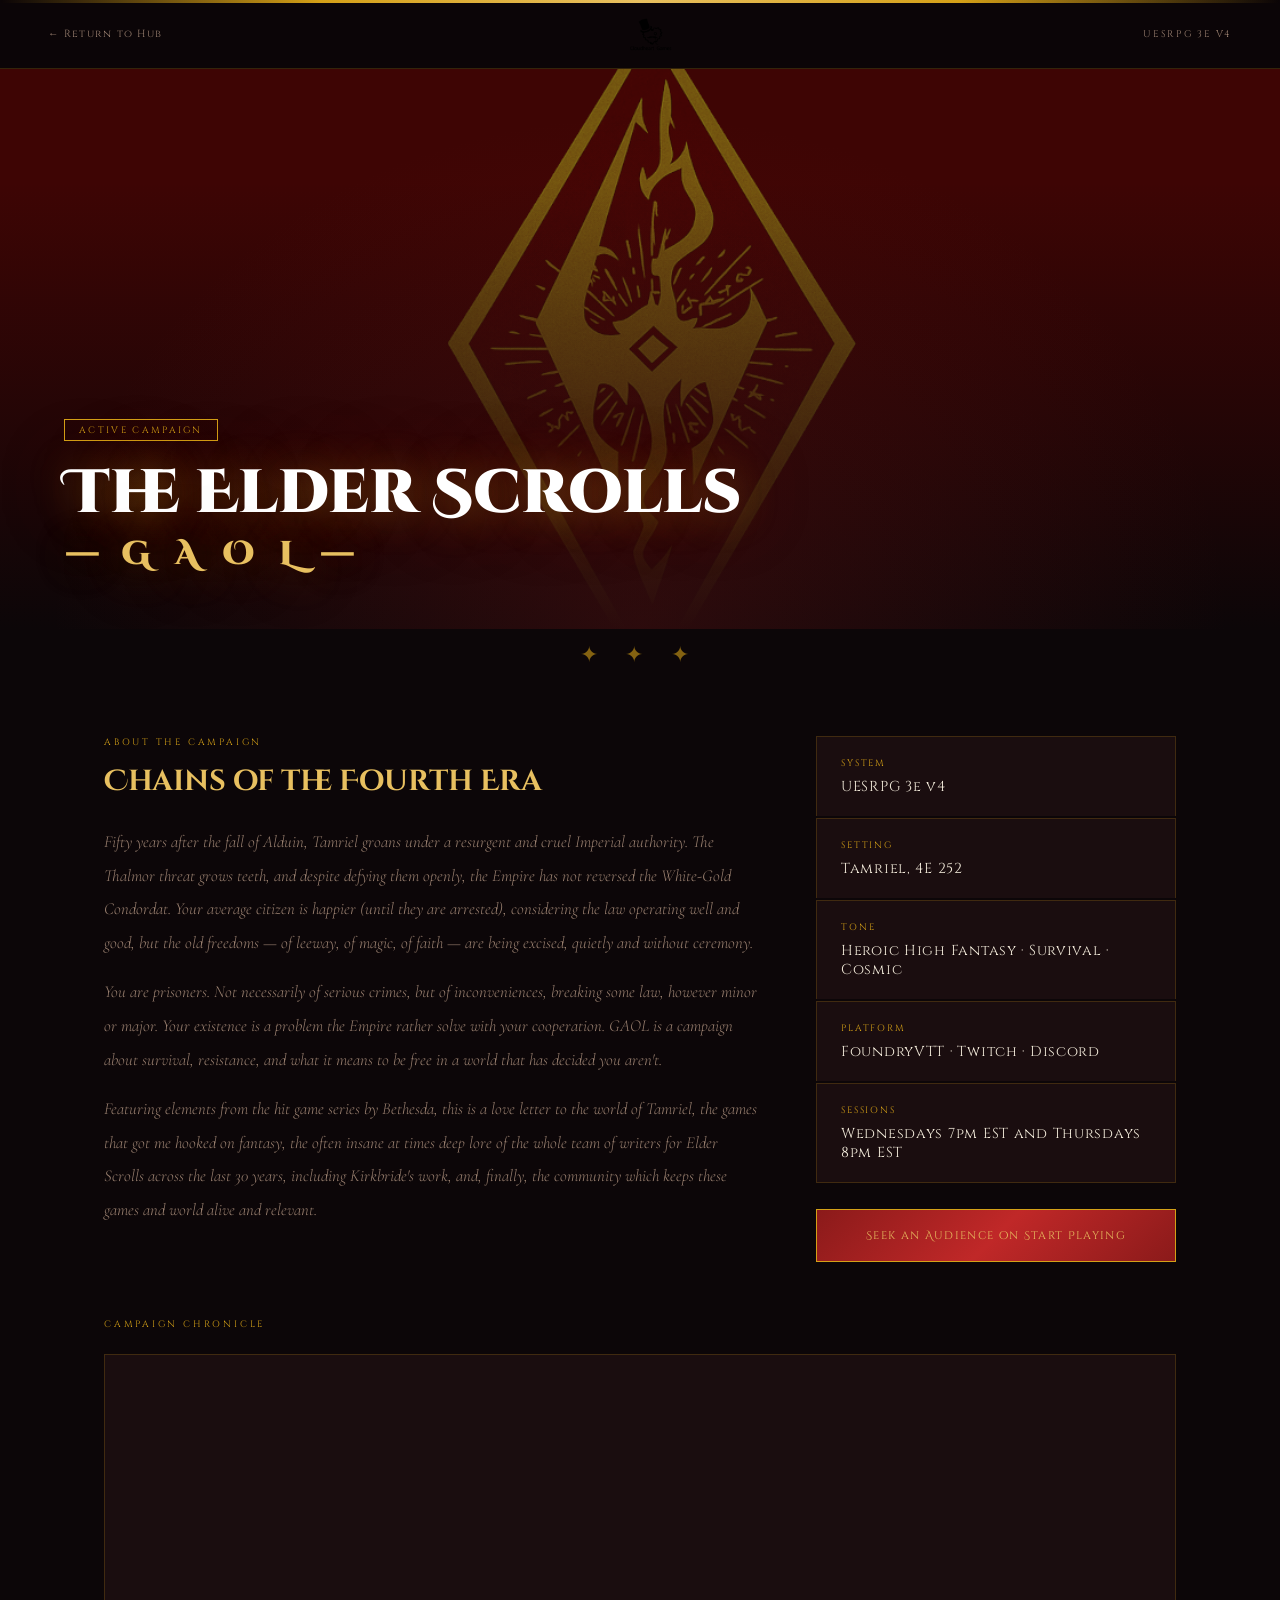
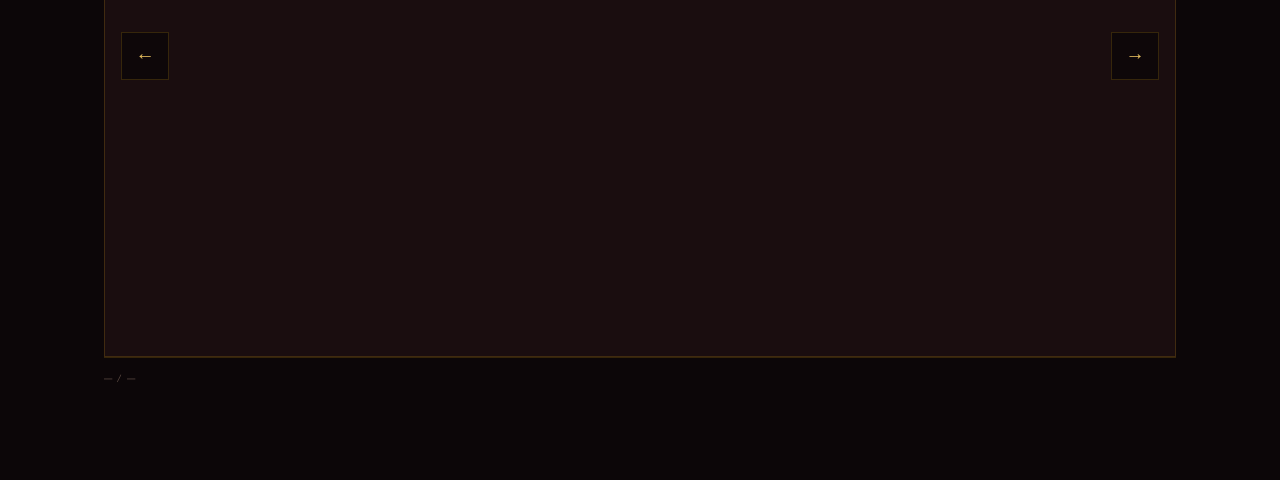
==== ESG/index.html @ 1171a8e3 "Total Site Overhaul - Hub Splash and Subpages Now with Campaign Descriptions and Preview Images whic" ====
<!DOCTYPE html>
<html lang="en">
<head>
  <meta charset="UTF-8"/>
  <meta name="viewport" content="width=device-width, initial-scale=1.0"/>
  <title>The Elder Scrolls: GAOL — CloudheartTV</title>
  <link rel="shortcut icon" href="../favicon.ico" type="image/x-icon"/>
  <link rel="preconnect" href="https://fonts.googleapis.com">
  <link href="https://fonts.googleapis.com/css2?family=Cinzel+Decorative:wght@400;700;900&family=Cinzel:wght@400;600&family=Cormorant+Garamond:ital,wght@0,300;0,400;0,600;1,300;1,400&display=swap" rel="stylesheet">
  <style>
    *, *::before, *::after { box-sizing: border-box; margin: 0; padding: 0; }

    :root {
      --bg:        #0c0608;
      --bg2:       #130a0b;
      --surface:   #1a0d0f;
      --border:    rgba(212, 160, 23, 0.2);
      --text:      #f0e8d8;
      --muted:     #9a8070;
      --accent:    #d4a017;
      --accent2:   #e8c060;
      --red:       #8b1a1a;
      --red2:      #c02828;
      --accent-glow: rgba(212, 160, 23, 0.4);
      --font-display: 'Cinzel Decorative', serif;
      --font-sub:     'Cinzel', serif;
      --font-body:    'Cormorant Garamond', serif;
    }

    html { scroll-behavior: smooth; }
    body {
      font-family: var(--font-body);
      background-color: var(--bg);
      color: var(--text);
      min-height: 100vh;
      overflow-x: hidden;
    }

    /* Gold border texture along edges */
    body::after {
      content: '';
      position: fixed; top: 0; left: 0; right: 0;
      height: 3px;
      background: linear-gradient(90deg, transparent, var(--accent), var(--accent2), var(--accent), transparent);
      z-index: 9999;
    }

    /* ─── NAV ─── */
    nav {
      display: flex; align-items: center; justify-content: space-between;
      padding: 16px 48px;
      border-bottom: 1px solid var(--border);
      background: rgba(12,6,8,0.95);
      backdrop-filter: blur(12px);
      position: sticky; top: 0; z-index: 100;
    }
    .nav-back {
      font-family: var(--font-sub); font-size: 0.65rem;
      letter-spacing: 0.12em; color: var(--muted);
      text-decoration: none; display: flex; align-items: center; gap: 8px;
      transition: color 0.2s;
    }
    .nav-back:hover { color: var(--accent2); }
    .nav-logo { height: 36px; filter: sepia(1) saturate(0.5) brightness(0.9); }
    .nav-system {
      font-family: var(--font-sub); font-size: 0.6rem;
      color: var(--muted); letter-spacing: 0.18em; text-transform: uppercase;
    }

    /* ─── BANNER ─── */
    .banner {
      position: relative; height: 560px; overflow: hidden;
    }
    .banner::before {
      content: '';
      position: absolute; inset: 0; z-index: 1;
      background:
        radial-gradient(ellipse at center bottom, rgba(139,26,26,0.25) 0%, transparent 65%),
        linear-gradient(to bottom, transparent 20%, rgba(12,6,8,0.55) 65%, var(--bg) 100%);
    }
    .banner-img {
      width: 100%; height: 100%; object-fit: cover;
      filter: brightness(0.5) saturate(1.3) sepia(0.2);
    }
    .banner-content {
      position: absolute; bottom: 0; left: 0; right: 0; z-index: 2;
      padding: 56px 64px;
    }
    .banner-tag {
      display: inline-block;
      font-family: var(--font-sub); font-size: 0.58rem;
      letter-spacing: 0.25em; text-transform: uppercase;
      border: 1px solid var(--accent);
      color: var(--accent); padding: 4px 14px;
      margin-bottom: 20px;
    }
    .banner-title {
      font-family: var(--font-display);
      font-size: clamp(1.8rem, 5vw, 3.8rem);
      font-weight: 900; line-height: 1.1;
      color: #fff;
      text-shadow: 0 2px 40px var(--accent-glow), 0 0 80px rgba(139,26,26,0.4);
    }
    .banner-title .subtitle {
      display: block;
      font-family: var(--font-display); font-size: 0.55em;
      color: var(--accent2); letter-spacing: 0.25em;
      text-transform: uppercase; margin-top: 8px;
    }

    /* Decorative divider */
    .divider {
      text-align: center; padding: 12px 0;
      font-size: 1.4rem; color: var(--accent);
      letter-spacing: 0.5em; opacity: 0.6;
    }

    /* ─── LAYOUT ─── */
    .page-body {
      max-width: 1200px; margin: 0 auto;
      padding: 56px 64px;
      display: grid;
      grid-template-columns: 1fr 360px;
      gap: 56px;
    }

    /* ─── ABOUT ─── */
    .section-eyebrow {
      font-family: var(--font-sub); font-size: 0.58rem;
      letter-spacing: 0.3em; text-transform: uppercase;
      color: var(--accent); margin-bottom: 14px;
    }
    .section-title {
      font-family: var(--font-display); font-size: 1.8rem;
      font-weight: 700; margin-bottom: 24px;
      color: var(--accent2);
    }
    .section-body {
      font-size: 1.05rem; line-height: 2;
      color: var(--muted); font-weight: 300;
      font-style: italic;
    }
    .section-body p + p { margin-top: 16px; }

    /* ─── SIDEBAR ─── */
    .sidebar { display: flex; flex-direction: column; gap: 2px; }
    .info-block {
      border: 1px solid var(--border);
      border-bottom: none;
      padding: 20px 24px;
      background: var(--surface);
    }
    .info-block:last-of-type { border-bottom: 1px solid var(--border); }
    .info-label {
      font-family: var(--font-sub); font-size: 0.58rem;
      letter-spacing: 0.2em; text-transform: uppercase;
      color: var(--accent); margin-bottom: 8px;
    }
    .info-value {
      font-family: var(--font-sub); font-size: 0.9rem;
      letter-spacing: 0.05em;
    }

    .join-btn {
      display: block; width: 100%;
      font-family: var(--font-display); font-size: 0.7rem;
      letter-spacing: 0.12em;
      background: linear-gradient(135deg, var(--red) 0%, var(--red2) 50%, var(--red) 100%);
      color: var(--accent2);
      border: 1px solid var(--accent);
      padding: 18px;
      text-align: center; text-decoration: none;
      cursor: pointer; transition: opacity 0.2s, transform 0.2s;
      margin-top: 24px;
    }
    .join-btn:hover { opacity: 0.9; transform: translateY(-1px); }

    /* ─── CAROUSEL ─── */
    .carousel-section {
      max-width: 1200px; margin: 0 auto;
      padding: 0 64px 80px;
    }
    .carousel-wrap {
      position: relative; aspect-ratio: 16/9;
      background: var(--surface);
      border: 1px solid var(--border);
      overflow: hidden;
    }
    #carousel-track { width: 100%; height: 100%; }
    .carousel-slide { display: none; width: 100%; height: 100%; position: absolute; inset: 0; }
    .carousel-slide.active { display: block; }

    .carousel-btn {
      position: absolute; top: 50%; transform: translateY(-50%);
      width: 48px; height: 48px;
      background: rgba(12,6,8,0.8);
      border: 1px solid var(--border);
      color: var(--accent2); font-size: 1.2rem;
      cursor: pointer; z-index: 10;
      display: flex; align-items: center; justify-content: center;
      transition: background 0.2s, border-color 0.2s;
    }
    .carousel-btn:hover { background: var(--red); border-color: var(--accent); }
    #carousel-prev { left: 16px; }
    #carousel-next { right: 16px; }

    .carousel-footer {
      display: flex; align-items: center; justify-content: space-between;
      padding: 14px 0; border-top: 1px solid var(--border);
    }
    #carousel-counter {
      font-family: var(--font-sub); font-size: 0.65rem;
      color: var(--muted); letter-spacing: 0.12em;
    }
    #carousel-dots { display: flex; gap: 8px; align-items: center; }
    .carousel-dot {
      width: 20px; height: 2px;
      background: var(--border);
      border: none; cursor: pointer; transition: background 0.2s;
    }
    .carousel-dot.active { background: var(--accent); }

    @media (max-width: 900px) {
      nav, .page-body, .carousel-section { padding-left: 24px; padding-right: 24px; }
      .banner-content { padding: 36px 24px; }
      .page-body { grid-template-columns: 1fr; }
      .banner { height: 360px; }
    }
  </style>
</head>
<body>

  <nav>
    <a href="../index.html" class="nav-back">← Return to Hub</a>
    <img class="nav-logo" src="../creator_logo.png" alt="CloudheartTV">
    <span class="nav-system">UESRPG 3e v4</span>
  </nav>

  <div class="banner">
    <img class="banner-img" src="bannerimage.png" alt="The Elder Scrolls: GAOL">
    <div class="banner-content">
      <div class="banner-tag">Active Campaign</div>
      <h1 class="banner-title">
        The Elder Scrolls
        <span class="subtitle">⸻ G A O L ⸻</span>
      </h1>
    </div>
  </div>

  <div class="divider">✦ ✦ ✦</div>

  <div class="page-body">
    <main>
      <p class="section-eyebrow">About the Campaign</p>
      <h2 class="section-title">Chains of the Fourth Era</h2>
      <div class="section-body">
        <p>Fifty years after the fall of Alduin, Tamriel groans under a resurgent and cruel Imperial authority. The Thalmor threat grows teeth, and despite defying them openly, the Empire has not reversed the White-Gold Condordat. Your average citizen is happier (until they are arrested), considering the law operating well and good, but the old freedoms — of leeway, of magic, of faith — are being excised, quietly and without ceremony.</p>
        <p>You are prisoners. Not necessarily of serious crimes, but of inconveniences, breaking some law, however minor or major. Your existence is a problem the Empire rather solve with your cooperation. GAOL is a campaign about survival, resistance, and what it means to be free in a world that has decided you aren't.</p>
        <p>Featuring elements from the hit game series by Bethesda, this is a love letter to the world of Tamriel, the games that got me hooked on fantasy, the often insane at times deep lore of the whole team of writers for Elder Scrolls across the last 30 years, including Kirkbride's work, and, finally, the community which keeps these games and world alive and relevant.</p>
      </div>
    </main>

    <aside class="sidebar">
      <div class="info-block">
        <p class="info-label">System</p>
        <p class="info-value">UESRPG 3e v4</p>
      </div>
      <div class="info-block">
        <p class="info-label">Setting</p>
        <p class="info-value">Tamriel, 4E 252</p>
      </div>
      <div class="info-block">
        <p class="info-label">Tone</p>
        <p class="info-value">Heroic High Fantasy · Survival · Cosmic</p>
      </div>
      <div class="info-block">
        <p class="info-label">Platform</p>
        <p class="info-value">FoundryVTT · Twitch · Discord</p>
      </div>
	  <div class="info-block">
		<p class="info-label">Sessions</p>
		<p class="info-value">Wednesdays 7pm EST and Thursdays 8pm EST</p>
	  </div>
      <a href="https://startplaying.games/adventure/cmkzzcusb00avkw04c2xnrkkl"
         target="_blank" class="join-btn">
        Seek an Audience on Start Playing
      </a>
    </aside>
  </div>

  <div class="carousel-section">
    <p class="section-eyebrow" style="margin-bottom:24px;">Campaign Chronicle</p>
    <div class="carousel-wrap">
      <div id="carousel-track"></div>
      <button class="carousel-btn" id="carousel-prev">&#8592;</button>
      <button class="carousel-btn" id="carousel-next">&#8594;</button>
    </div>
    <div class="carousel-footer">
      <span id="carousel-counter">— / —</span>
      <div id="carousel-dots"></div>
    </div>
  </div>

  <script src="/campaign-page.js"></script>
  <script>
    CampaignPage.init({ campaignKey: 'esg', folder: '.'});
  </script>
</body>
</html>
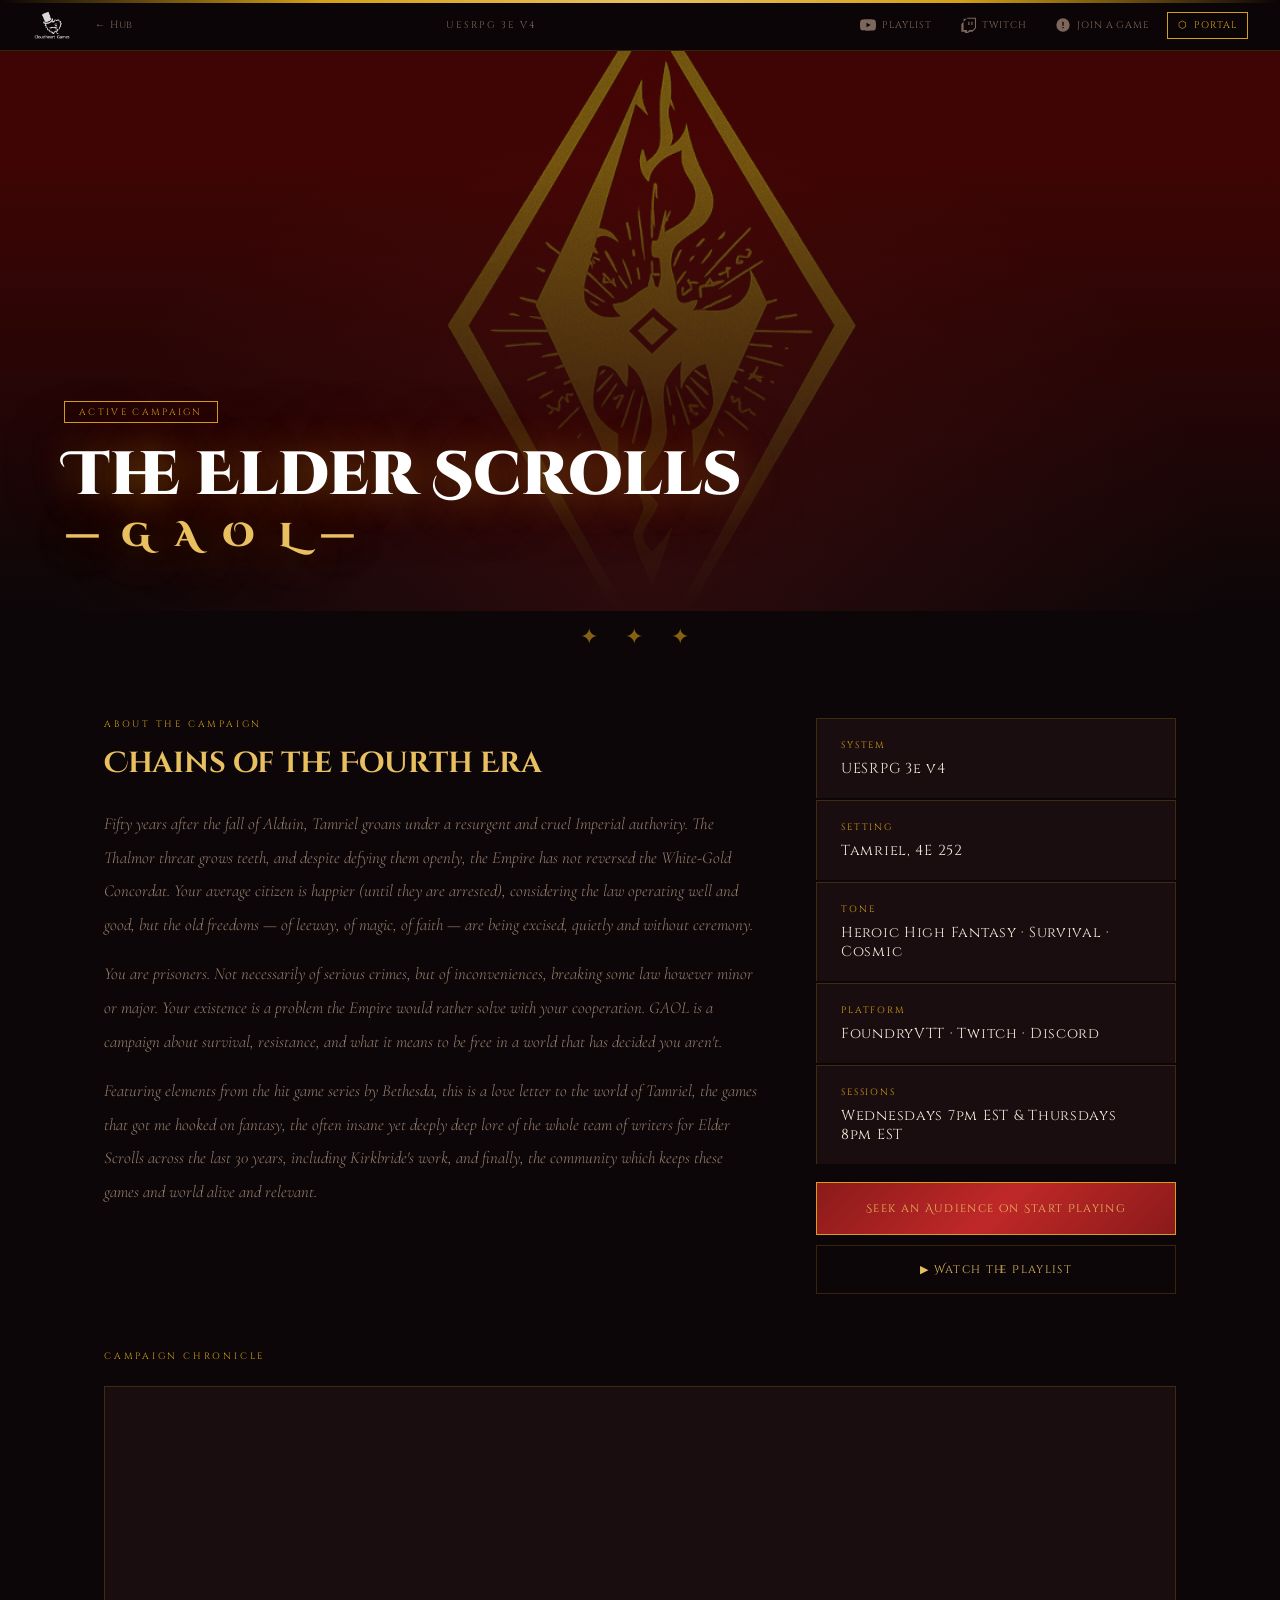
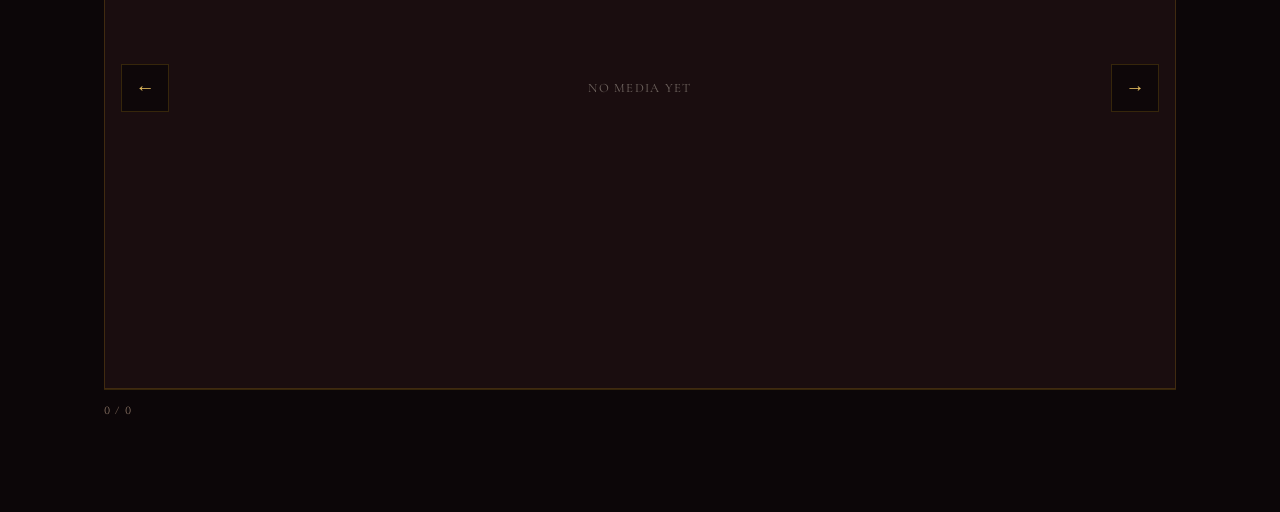
==== commit e701104f: "Update to Unify Pages Per suggestion, unified layouts and headers with playlist links" ====
--- a/ESG/index.html
+++ b/ESG/index.html
@@ -4,15 +4,15 @@
   <meta charset="UTF-8"/>
   <meta name="viewport" content="width=device-width, initial-scale=1.0"/>
   <title>The Elder Scrolls: GAOL — CloudheartTV</title>
-  <link rel="shortcut icon" href="../favicon.ico" type="image/x-icon"/>
+  <link rel="shortcut icon" href="/favicon.ico" type="image/x-icon"/>
   <link rel="preconnect" href="https://fonts.googleapis.com">
   <link href="https://fonts.googleapis.com/css2?family=Cinzel+Decorative:wght@400;700;900&family=Cinzel:wght@400;600&family=Cormorant+Garamond:ital,wght@0,300;0,400;0,600;1,300;1,400&display=swap" rel="stylesheet">
+  <link rel="stylesheet" href="/nav-shared.css">
   <style>
     *, *::before, *::after { box-sizing: border-box; margin: 0; padding: 0; }
 
     :root {
       --bg:        #0c0608;
-      --bg2:       #130a0b;
       --surface:   #1a0d0f;
       --border:    rgba(212, 160, 23, 0.2);
       --text:      #f0e8d8;
@@ -25,6 +25,14 @@
       --font-display: 'Cinzel Decorative', serif;
       --font-sub:     'Cinzel', serif;
       --font-body:    'Cormorant Garamond', serif;
+      /* Nav overrides */
+      --nav-bg:           rgba(12,6,8,0.97);
+      --nav-border:       rgba(212,160,23,0.2);
+      --nav-muted:        rgba(154,128,112,0.8);
+      --nav-accent:       #e8c060;
+      --nav-accent-border: rgba(212,160,23,0.4);
+      --nav-logo-filter:  invert(1) brightness(0.85);
+      --font-mono:        'Cinzel', serif;
     }
 
     html { scroll-behavior: smooth; }
@@ -36,7 +44,6 @@
       overflow-x: hidden;
     }
 
-    /* Gold border texture along edges */
     body::after {
       content: '';
       position: fixed; top: 0; left: 0; right: 0;
@@ -45,179 +52,84 @@
       z-index: 9999;
     }
 
-    /* ─── NAV ─── */
-    nav {
-      display: flex; align-items: center; justify-content: space-between;
-      padding: 16px 48px;
-      border-bottom: 1px solid var(--border);
-      background: rgba(12,6,8,0.95);
-      backdrop-filter: blur(12px);
-      position: sticky; top: 0; z-index: 100;
-    }
-    .nav-back {
-      font-family: var(--font-sub); font-size: 0.65rem;
-      letter-spacing: 0.12em; color: var(--muted);
-      text-decoration: none; display: flex; align-items: center; gap: 8px;
-      transition: color 0.2s;
-    }
-    .nav-back:hover { color: var(--accent2); }
-    .nav-logo { height: 36px; filter: sepia(1) saturate(0.5) brightness(0.9); }
-    .nav-system {
-      font-family: var(--font-sub); font-size: 0.6rem;
-      color: var(--muted); letter-spacing: 0.18em; text-transform: uppercase;
-    }
-
     /* ─── BANNER ─── */
-    .banner {
-      position: relative; height: 560px; overflow: hidden;
-    }
+    .banner { position: relative; height: 560px; overflow: hidden; }
     .banner::before {
-      content: '';
-      position: absolute; inset: 0; z-index: 1;
+      content: ''; position: absolute; inset: 0; z-index: 1;
       background:
         radial-gradient(ellipse at center bottom, rgba(139,26,26,0.25) 0%, transparent 65%),
         linear-gradient(to bottom, transparent 20%, rgba(12,6,8,0.55) 65%, var(--bg) 100%);
     }
-    .banner-img {
-      width: 100%; height: 100%; object-fit: cover;
-      filter: brightness(0.5) saturate(1.3) sepia(0.2);
-    }
-    .banner-content {
-      position: absolute; bottom: 0; left: 0; right: 0; z-index: 2;
-      padding: 56px 64px;
-    }
+    .banner-img { width: 100%; height: 100%; object-fit: cover; filter: brightness(0.5) saturate(1.3) sepia(0.2); }
+    .banner-content { position: absolute; bottom: 0; left: 0; right: 0; z-index: 2; padding: 56px 64px; }
     .banner-tag {
-      display: inline-block;
-      font-family: var(--font-sub); font-size: 0.58rem;
+      display: inline-block; font-family: var(--font-sub); font-size: 0.58rem;
       letter-spacing: 0.25em; text-transform: uppercase;
-      border: 1px solid var(--accent);
-      color: var(--accent); padding: 4px 14px;
-      margin-bottom: 20px;
+      border: 1px solid var(--accent); color: var(--accent); padding: 4px 14px; margin-bottom: 20px;
     }
     .banner-title {
-      font-family: var(--font-display);
-      font-size: clamp(1.8rem, 5vw, 3.8rem);
-      font-weight: 900; line-height: 1.1;
-      color: #fff;
+      font-family: var(--font-display); font-size: clamp(1.8rem, 5vw, 3.8rem);
+      font-weight: 900; line-height: 1.1; color: #fff;
       text-shadow: 0 2px 40px var(--accent-glow), 0 0 80px rgba(139,26,26,0.4);
     }
     .banner-title .subtitle {
-      display: block;
-      font-family: var(--font-display); font-size: 0.55em;
-      color: var(--accent2); letter-spacing: 0.25em;
-      text-transform: uppercase; margin-top: 8px;
-    }
-
-    /* Decorative divider */
-    .divider {
-      text-align: center; padding: 12px 0;
-      font-size: 1.4rem; color: var(--accent);
-      letter-spacing: 0.5em; opacity: 0.6;
-    }
+      display: block; font-family: var(--font-display); font-size: 0.55em;
+      color: var(--accent2); letter-spacing: 0.25em; text-transform: uppercase; margin-top: 8px;
+    }
+
+    .divider { text-align: center; padding: 12px 0; font-size: 1.4rem; color: var(--accent); letter-spacing: 0.5em; opacity: 0.6; }
 
     /* ─── LAYOUT ─── */
     .page-body {
-      max-width: 1200px; margin: 0 auto;
-      padding: 56px 64px;
-      display: grid;
-      grid-template-columns: 1fr 360px;
-      gap: 56px;
-    }
-
-    /* ─── ABOUT ─── */
-    .section-eyebrow {
-      font-family: var(--font-sub); font-size: 0.58rem;
-      letter-spacing: 0.3em; text-transform: uppercase;
-      color: var(--accent); margin-bottom: 14px;
-    }
-    .section-title {
-      font-family: var(--font-display); font-size: 1.8rem;
-      font-weight: 700; margin-bottom: 24px;
-      color: var(--accent2);
-    }
-    .section-body {
-      font-size: 1.05rem; line-height: 2;
-      color: var(--muted); font-weight: 300;
-      font-style: italic;
-    }
+      max-width: 1200px; margin: 0 auto; padding: 56px 64px;
+      display: grid; grid-template-columns: 1fr 360px; gap: 56px;
+    }
+
+    .section-eyebrow { font-family: var(--font-sub); font-size: 0.58rem; letter-spacing: 0.3em; text-transform: uppercase; color: var(--accent); margin-bottom: 14px; }
+    .section-title { font-family: var(--font-display); font-size: 1.8rem; font-weight: 700; margin-bottom: 24px; color: var(--accent2); }
+    .section-body { font-size: 1.05rem; line-height: 2; color: var(--muted); font-weight: 300; font-style: italic; }
     .section-body p + p { margin-top: 16px; }
 
     /* ─── SIDEBAR ─── */
     .sidebar { display: flex; flex-direction: column; gap: 2px; }
-    .info-block {
-      border: 1px solid var(--border);
-      border-bottom: none;
-      padding: 20px 24px;
-      background: var(--surface);
-    }
+    .info-block { border: 1px solid var(--border); border-bottom: none; padding: 20px 24px; background: var(--surface); }
     .info-block:last-of-type { border-bottom: 1px solid var(--border); }
-    .info-label {
-      font-family: var(--font-sub); font-size: 0.58rem;
-      letter-spacing: 0.2em; text-transform: uppercase;
-      color: var(--accent); margin-bottom: 8px;
-    }
-    .info-value {
-      font-family: var(--font-sub); font-size: 0.9rem;
-      letter-spacing: 0.05em;
-    }
-
+    .info-label { font-family: var(--font-sub); font-size: 0.58rem; letter-spacing: 0.2em; text-transform: uppercase; color: var(--accent); margin-bottom: 8px; }
+    .info-value { font-family: var(--font-sub); font-size: 0.9rem; letter-spacing: 0.05em; }
+
+    .btn-row { display: flex; flex-direction: column; gap: 10px; margin-top: 16px; }
     .join-btn {
-      display: block; width: 100%;
-      font-family: var(--font-display); font-size: 0.7rem;
-      letter-spacing: 0.12em;
+      display: block; width: 100%; font-family: var(--font-display); font-size: 0.7rem; letter-spacing: 0.12em;
       background: linear-gradient(135deg, var(--red) 0%, var(--red2) 50%, var(--red) 100%);
-      color: var(--accent2);
-      border: 1px solid var(--accent);
-      padding: 18px;
-      text-align: center; text-decoration: none;
-      cursor: pointer; transition: opacity 0.2s, transform 0.2s;
-      margin-top: 24px;
+      color: var(--accent2); border: 1px solid var(--accent); padding: 18px;
+      text-align: center; text-decoration: none; cursor: pointer; transition: opacity 0.2s, transform 0.2s;
     }
     .join-btn:hover { opacity: 0.9; transform: translateY(-1px); }
+    .yt-btn {
+      display: block; width: 100%; font-family: var(--font-display); font-size: 0.7rem; letter-spacing: 0.12em;
+      background: transparent; color: var(--accent2); border: 1px solid var(--border); padding: 16px;
+      text-align: center; text-decoration: none; cursor: pointer; transition: border-color 0.2s, color 0.2s;
+    }
+    .yt-btn:hover { border-color: var(--accent); color: var(--accent2); }
 
     /* ─── CAROUSEL ─── */
-    .carousel-section {
-      max-width: 1200px; margin: 0 auto;
-      padding: 0 64px 80px;
-    }
-    .carousel-wrap {
-      position: relative; aspect-ratio: 16/9;
-      background: var(--surface);
-      border: 1px solid var(--border);
-      overflow: hidden;
-    }
+    .carousel-section { max-width: 1200px; margin: 0 auto; padding: 0 64px 80px; }
+    .carousel-wrap { position: relative; aspect-ratio: 16/9; background: var(--surface); border: 1px solid var(--border); overflow: hidden; }
     #carousel-track { width: 100%; height: 100%; }
     .carousel-slide { display: none; width: 100%; height: 100%; position: absolute; inset: 0; }
     .carousel-slide.active { display: block; }
-
     .carousel-btn {
-      position: absolute; top: 50%; transform: translateY(-50%);
-      width: 48px; height: 48px;
-      background: rgba(12,6,8,0.8);
-      border: 1px solid var(--border);
-      color: var(--accent2); font-size: 1.2rem;
-      cursor: pointer; z-index: 10;
-      display: flex; align-items: center; justify-content: center;
+      position: absolute; top: 50%; transform: translateY(-50%); width: 48px; height: 48px;
+      background: rgba(12,6,8,0.8); border: 1px solid var(--border); color: var(--accent2); font-size: 1.2rem;
+      cursor: pointer; z-index: 10; display: flex; align-items: center; justify-content: center;
       transition: background 0.2s, border-color 0.2s;
     }
     .carousel-btn:hover { background: var(--red); border-color: var(--accent); }
-    #carousel-prev { left: 16px; }
-    #carousel-next { right: 16px; }
-
-    .carousel-footer {
-      display: flex; align-items: center; justify-content: space-between;
-      padding: 14px 0; border-top: 1px solid var(--border);
-    }
-    #carousel-counter {
-      font-family: var(--font-sub); font-size: 0.65rem;
-      color: var(--muted); letter-spacing: 0.12em;
-    }
+    #carousel-prev { left: 16px; } #carousel-next { right: 16px; }
+    .carousel-footer { display: flex; align-items: center; justify-content: space-between; padding: 14px 0; border-top: 1px solid var(--border); }
+    #carousel-counter { font-family: var(--font-sub); font-size: 0.65rem; color: var(--muted); letter-spacing: 0.12em; }
     #carousel-dots { display: flex; gap: 8px; align-items: center; }
-    .carousel-dot {
-      width: 20px; height: 2px;
-      background: var(--border);
-      border: none; cursor: pointer; transition: background 0.2s;
-    }
+    .carousel-dot { width: 20px; height: 2px; background: var(--border); border: none; cursor: pointer; transition: background 0.2s; }
     .carousel-dot.active { background: var(--accent); }
 
     @media (max-width: 900px) {
@@ -228,13 +140,9 @@
     }
   </style>
 </head>
-<body>
-
-  <nav>
-    <a href="../index.html" class="nav-back">← Return to Hub</a>
-    <img class="nav-logo" src="../creator_logo.png" alt="CloudheartTV">
-    <span class="nav-system">UESRPG 3e v4</span>
-  </nav>
+<body data-system="UESRPG 3e v4">
+
+  <nav><!-- injected by campaign-page.js --></nav>
 
   <div class="banner">
     <img class="banner-img" src="bannerimage.png" alt="The Elder Scrolls: GAOL">
@@ -254,37 +162,22 @@
       <p class="section-eyebrow">About the Campaign</p>
       <h2 class="section-title">Chains of the Fourth Era</h2>
       <div class="section-body">
-        <p>Fifty years after the fall of Alduin, Tamriel groans under a resurgent and cruel Imperial authority. The Thalmor threat grows teeth, and despite defying them openly, the Empire has not reversed the White-Gold Condordat. Your average citizen is happier (until they are arrested), considering the law operating well and good, but the old freedoms — of leeway, of magic, of faith — are being excised, quietly and without ceremony.</p>
-        <p>You are prisoners. Not necessarily of serious crimes, but of inconveniences, breaking some law, however minor or major. Your existence is a problem the Empire rather solve with your cooperation. GAOL is a campaign about survival, resistance, and what it means to be free in a world that has decided you aren't.</p>
-        <p>Featuring elements from the hit game series by Bethesda, this is a love letter to the world of Tamriel, the games that got me hooked on fantasy, the often insane at times deep lore of the whole team of writers for Elder Scrolls across the last 30 years, including Kirkbride's work, and, finally, the community which keeps these games and world alive and relevant.</p>
+        <p>Fifty years after the fall of Alduin, Tamriel groans under a resurgent and cruel Imperial authority. The Thalmor threat grows teeth, and despite defying them openly, the Empire has not reversed the White-Gold Concordat. Your average citizen is happier (until they are arrested), considering the law operating well and good, but the old freedoms — of leeway, of magic, of faith — are being excised, quietly and without ceremony.</p>
+        <p>You are prisoners. Not necessarily of serious crimes, but of inconveniences, breaking some law however minor or major. Your existence is a problem the Empire would rather solve with your cooperation. GAOL is a campaign about survival, resistance, and what it means to be free in a world that has decided you aren't.</p>
+        <p>Featuring elements from the hit game series by Bethesda, this is a love letter to the world of Tamriel, the games that got me hooked on fantasy, the often insane yet deeply deep lore of the whole team of writers for Elder Scrolls across the last 30 years, including Kirkbride's work, and finally, the community which keeps these games and world alive and relevant.</p>
       </div>
     </main>
 
     <aside class="sidebar">
-      <div class="info-block">
-        <p class="info-label">System</p>
-        <p class="info-value">UESRPG 3e v4</p>
+      <div class="info-block"><p class="info-label">System</p><p class="info-value">UESRPG 3e v4</p></div>
+      <div class="info-block"><p class="info-label">Setting</p><p class="info-value">Tamriel, 4E 252</p></div>
+      <div class="info-block"><p class="info-label">Tone</p><p class="info-value">Heroic High Fantasy · Survival · Cosmic</p></div>
+      <div class="info-block"><p class="info-label">Platform</p><p class="info-value">FoundryVTT · Twitch · Discord</p></div>
+      <div class="info-block"><p class="info-label">Sessions</p><p class="info-value">Wednesdays 7pm EST &amp; Thursdays 8pm EST</p></div>
+      <div class="btn-row">
+        <a href="https://startplaying.games/adventure/cmkzzcusb00avkw04c2xnrkkl" target="_blank" class="join-btn">Seek an Audience on Start Playing</a>
+        <a href="https://youtube.com/playlist?list=PLwNg5WiwRCv1wA3mV4UIV06imCkSLW-Cp&si=B8CtXKJ7caHkuzGp" target="_blank" class="yt-btn">▶ Watch the Playlist</a>
       </div>
-      <div class="info-block">
-        <p class="info-label">Setting</p>
-        <p class="info-value">Tamriel, 4E 252</p>
-      </div>
-      <div class="info-block">
-        <p class="info-label">Tone</p>
-        <p class="info-value">Heroic High Fantasy · Survival · Cosmic</p>
-      </div>
-      <div class="info-block">
-        <p class="info-label">Platform</p>
-        <p class="info-value">FoundryVTT · Twitch · Discord</p>
-      </div>
-	  <div class="info-block">
-		<p class="info-label">Sessions</p>
-		<p class="info-value">Wednesdays 7pm EST and Thursdays 8pm EST</p>
-	  </div>
-      <a href="https://startplaying.games/adventure/cmkzzcusb00avkw04c2xnrkkl"
-         target="_blank" class="join-btn">
-        Seek an Audience on Start Playing
-      </a>
     </aside>
   </div>
 
@@ -303,7 +196,12 @@
 
   <script src="/campaign-page.js"></script>
   <script>
-    CampaignPage.init({ campaignKey: 'esg', folder: '.'});
+    CampaignPage.init({
+      campaignKey: 'esg',
+      folder: '.',
+      backLabel: '← Hub',
+      youtubeUrl: 'https://youtube.com/playlist?list=PLwNg5WiwRCv1wA3mV4UIV06imCkSLW-Cp&si=B8CtXKJ7caHkuzGp'
+    });
   </script>
 </body>
-</html>
+</html>
--- a/nav-shared.css
+++ b/nav-shared.css
@@ -0,0 +1,109 @@
+/* nav-shared.css — unified navigation styles for all campaign pages */
+
+nav {
+  display: flex;
+  align-items: center;
+  justify-content: space-between;
+  padding: 10px 32px;
+  border-bottom: 1px solid var(--nav-border, rgba(255,255,255,0.12));
+  background: var(--nav-bg, rgba(8,8,12,0.96));
+  backdrop-filter: blur(14px);
+  position: sticky; top: 0; z-index: 200;
+  gap: 16px;
+}
+
+.nav-left {
+  display: flex; align-items: center; gap: 20px;
+  flex-shrink: 0;
+}
+
+.nav-logo-link { display: flex; align-items: center; }
+.nav-logo {
+  height: 30px;
+  filter: var(--nav-logo-filter, invert(1) brightness(0.85));
+  transition: opacity 0.2s;
+}
+.nav-logo:hover { opacity: 0.75; }
+
+.nav-back {
+  font-family: var(--font-mono, monospace);
+  font-size: 0.65rem;
+  letter-spacing: 0.08em;
+  color: var(--nav-muted, rgba(255,255,255,0.45));
+  text-decoration: none;
+  transition: color 0.2s;
+  white-space: nowrap;
+}
+.nav-back:hover { color: var(--nav-accent, rgba(255,255,255,0.9)); }
+
+.nav-center {
+  flex: 1;
+  display: flex; align-items: center; justify-content: center;
+}
+.nav-system-tag {
+  font-family: var(--font-mono, monospace);
+  font-size: 0.6rem;
+  letter-spacing: 0.2em;
+  text-transform: uppercase;
+  color: var(--nav-muted, rgba(255,255,255,0.35));
+}
+
+.nav-right {
+  display: flex; align-items: center; gap: 6px;
+  flex-shrink: 0;
+}
+
+/* All nav action links/buttons share this base */
+.nav-link {
+  display: inline-flex; align-items: center; gap: 6px;
+  font-family: var(--font-mono, monospace);
+  font-size: 0.6rem;
+  letter-spacing: 0.1em;
+  text-transform: uppercase;
+  text-decoration: none;
+  color: var(--nav-muted, rgba(255,255,255,0.5));
+  background: none;
+  border: 1px solid transparent;
+  padding: 6px 10px;
+  cursor: pointer;
+  white-space: nowrap;
+  transition: color 0.2s, border-color 0.2s, background 0.2s;
+}
+.nav-link svg { flex-shrink: 0; }
+.nav-link:hover {
+  color: var(--nav-accent, #fff);
+  border-color: var(--nav-accent-border, rgba(255,255,255,0.2));
+}
+
+/* YouTube — subtle red tint on hover */
+.nav-yt:hover    { color: #ff4444; border-color: rgba(255,68,68,0.4); }
+
+/* Twitch — purple tint on hover */
+.nav-twitch:hover { color: #a970ff; border-color: rgba(169,112,255,0.4); }
+
+/* SPG — accent tint */
+.nav-spg:hover { color: var(--accent, #c8a96e); border-color: var(--accent, rgba(200,169,110,0.4)); }
+
+/* Portal — matches hub style */
+.nav-portal {
+  border-color: var(--accent, rgba(200,169,110,0.5));
+  color: var(--accent, rgba(200,169,110,0.8));
+}
+.nav-portal:hover {
+  background: var(--accent, rgba(200,169,110,0.1));
+  color: var(--accent, #c8a96e);
+}
+
+/* Hide text labels on small screens, keep icons */
+@media (max-width: 860px) {
+  nav { padding: 10px 16px; }
+  .nav-link span { display: none; }
+  .nav-link { padding: 6px 8px; }
+  .nav-system-tag { display: none; }
+  .nav-back { font-size: 0.6rem; }
+}
+
+@media (max-width: 560px) {
+  .nav-back span { display: none; }
+  .nav-spg { display: none; }
+}
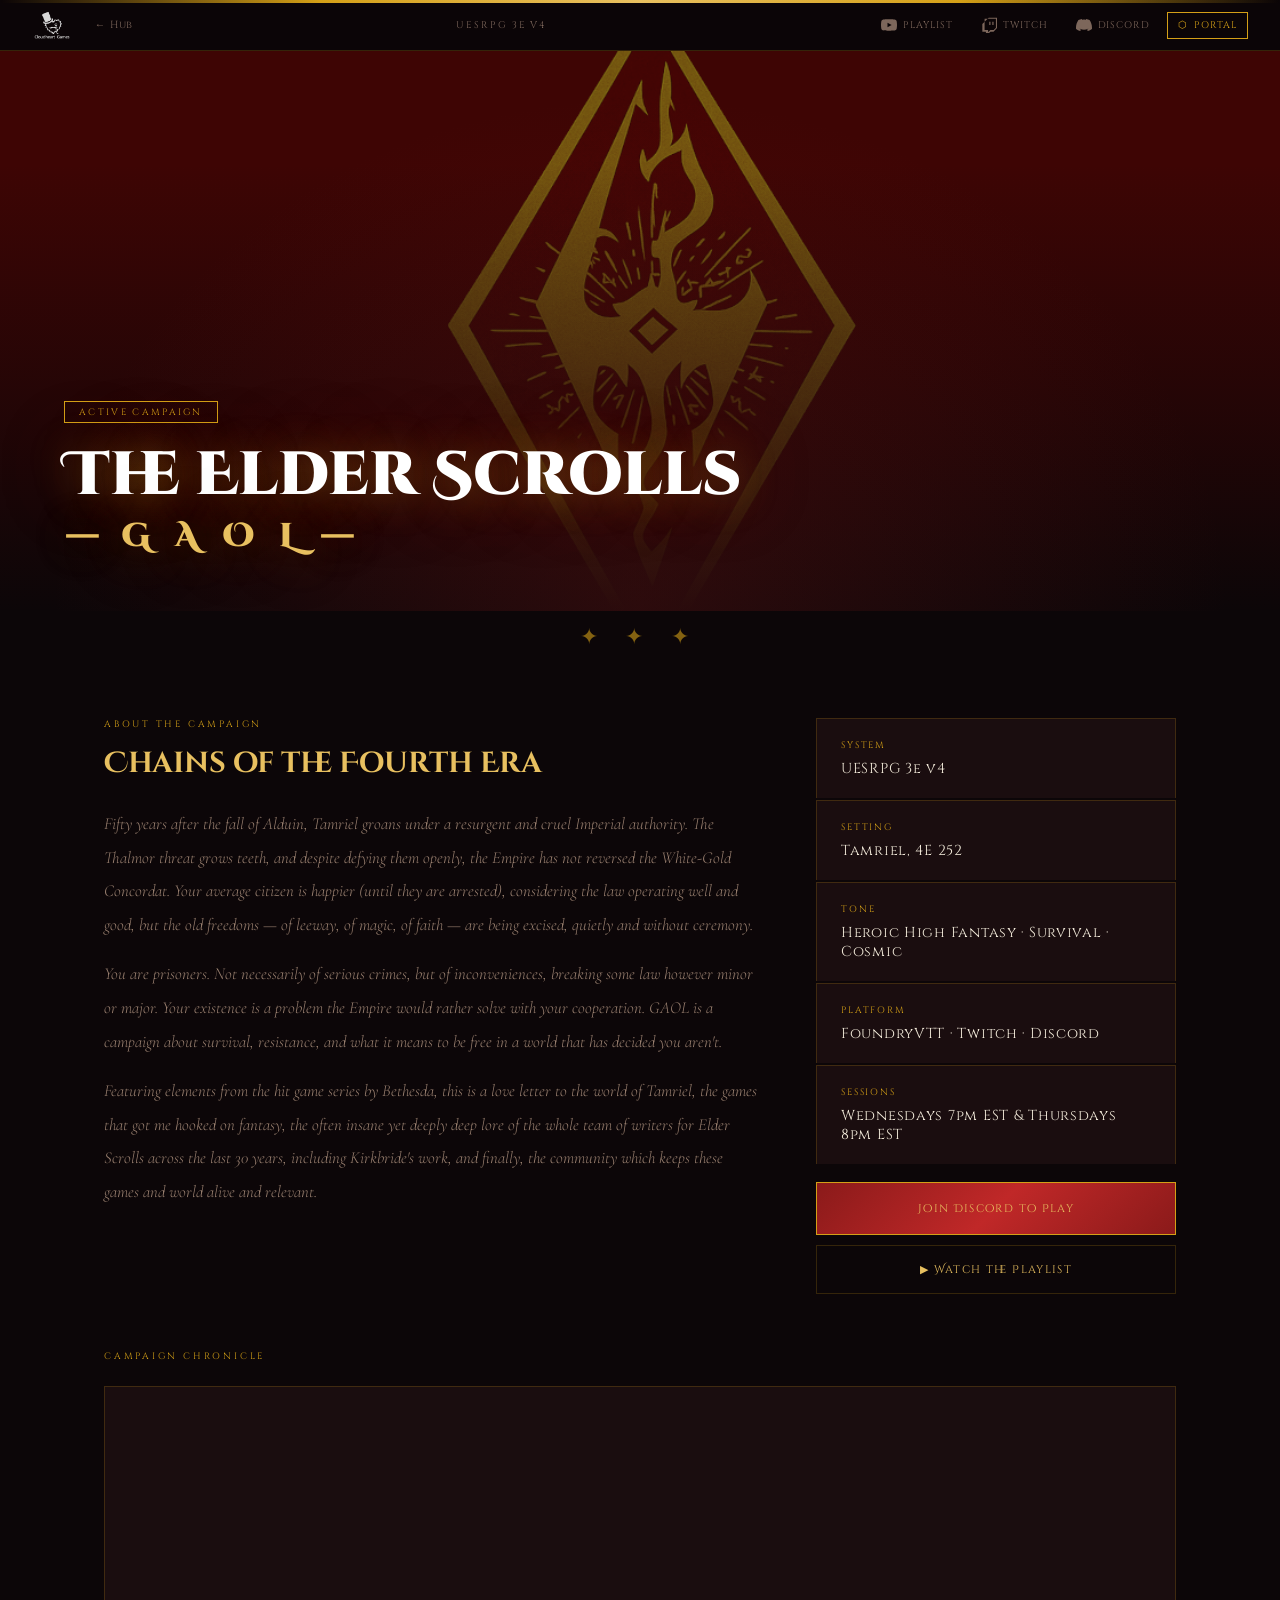
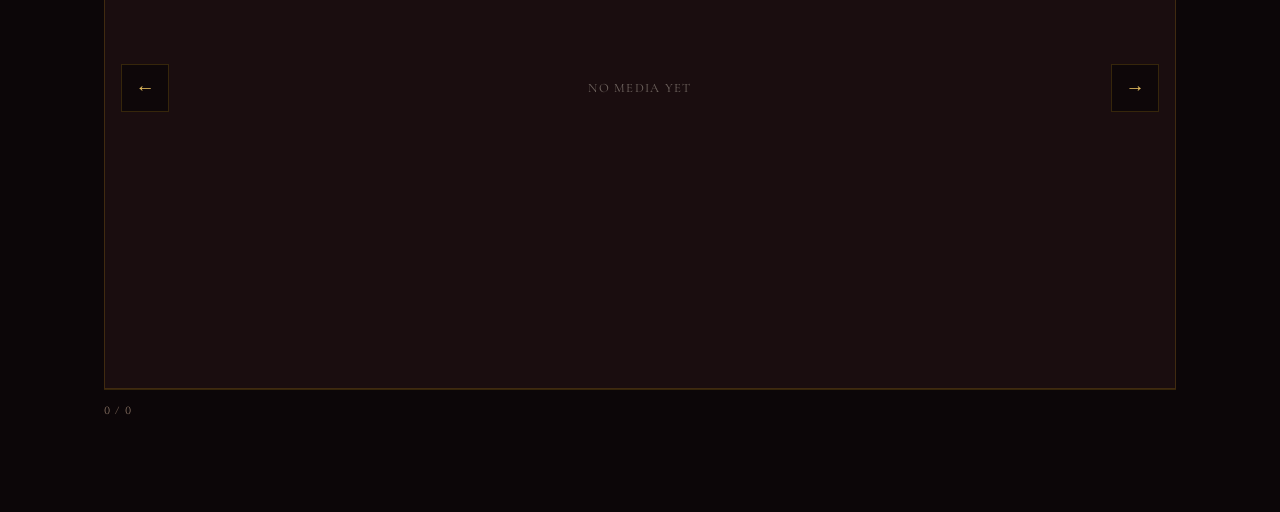
==== commit 6b176ed6: "Updated Index Pages of Each Campaign to Remove SPG Links Also added Corporate Registry for Starfield" ====
--- a/ESG/index.html
+++ b/ESG/index.html
@@ -4,10 +4,10 @@
   <meta charset="UTF-8"/>
   <meta name="viewport" content="width=device-width, initial-scale=1.0"/>
   <title>The Elder Scrolls: GAOL — CloudheartTV</title>
-  <link rel="shortcut icon" href="/favicon.ico" type="image/x-icon"/>
+  <link rel="shortcut icon" href="../favicon.ico" type="image/x-icon"/>
   <link rel="preconnect" href="https://fonts.googleapis.com">
   <link href="https://fonts.googleapis.com/css2?family=Cinzel+Decorative:wght@400;700;900&family=Cinzel:wght@400;600&family=Cormorant+Garamond:ital,wght@0,300;0,400;0,600;1,300;1,400&display=swap" rel="stylesheet">
-  <link rel="stylesheet" href="/nav-shared.css">
+  <link rel="stylesheet" href="../nav-shared.css">
   <style>
     *, *::before, *::after { box-sizing: border-box; margin: 0; padding: 0; }
 
@@ -175,7 +175,7 @@
       <div class="info-block"><p class="info-label">Platform</p><p class="info-value">FoundryVTT · Twitch · Discord</p></div>
       <div class="info-block"><p class="info-label">Sessions</p><p class="info-value">Wednesdays 7pm EST &amp; Thursdays 8pm EST</p></div>
       <div class="btn-row">
-        <a href="https://startplaying.games/adventure/cmkzzcusb00avkw04c2xnrkkl" target="_blank" class="join-btn">Seek an Audience on Start Playing</a>
+        <a href="https://discord.gg/PM93XNFh7W" target="_blank" class="join-btn">Join Discord to Play</a>
         <a href="https://youtube.com/playlist?list=PLwNg5WiwRCv1wA3mV4UIV06imCkSLW-Cp&si=B8CtXKJ7caHkuzGp" target="_blank" class="yt-btn">▶ Watch the Playlist</a>
       </div>
     </aside>
@@ -194,7 +194,7 @@
     </div>
   </div>
 
-  <script src="/campaign-page.js"></script>
+  <script src="../campaign-page.js"></script>
   <script>
     CampaignPage.init({
       campaignKey: 'esg',
@@ -204,4 +204,4 @@
     });
   </script>
 </body>
-</html>+</html>
